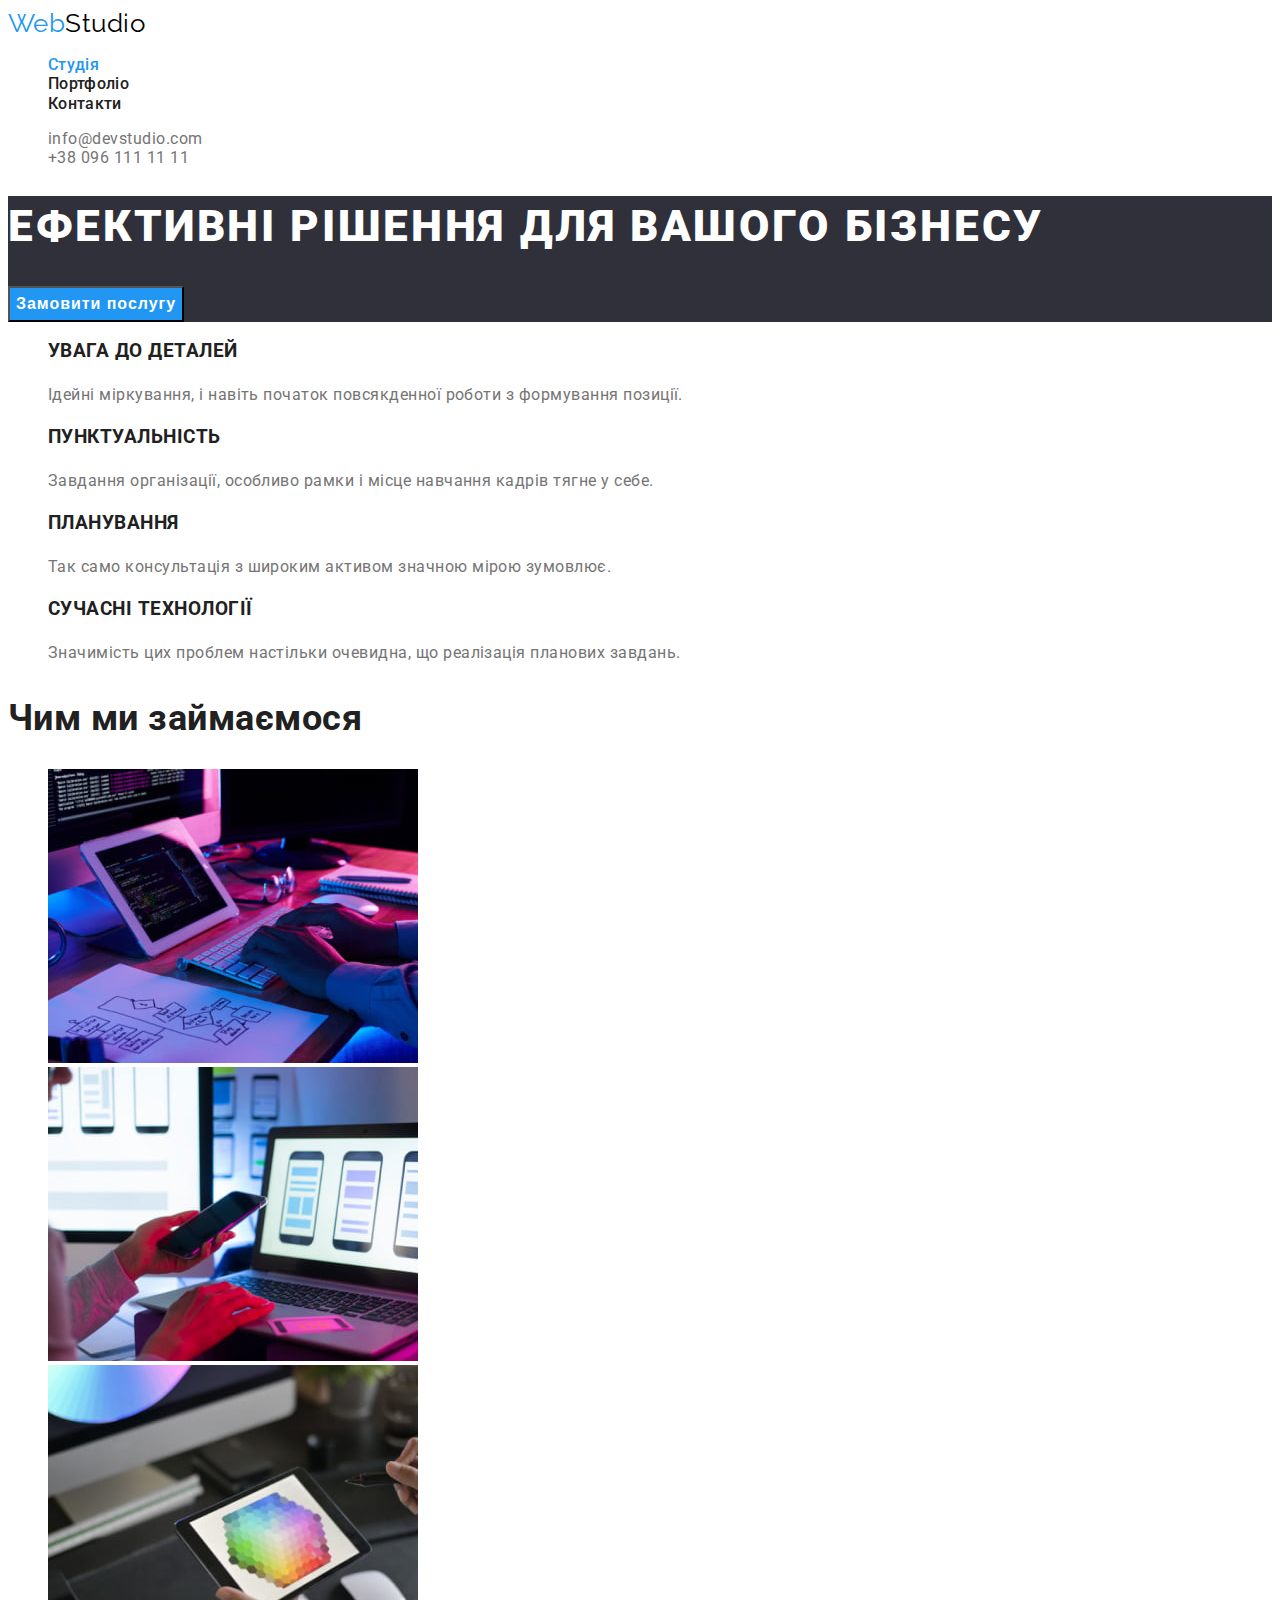
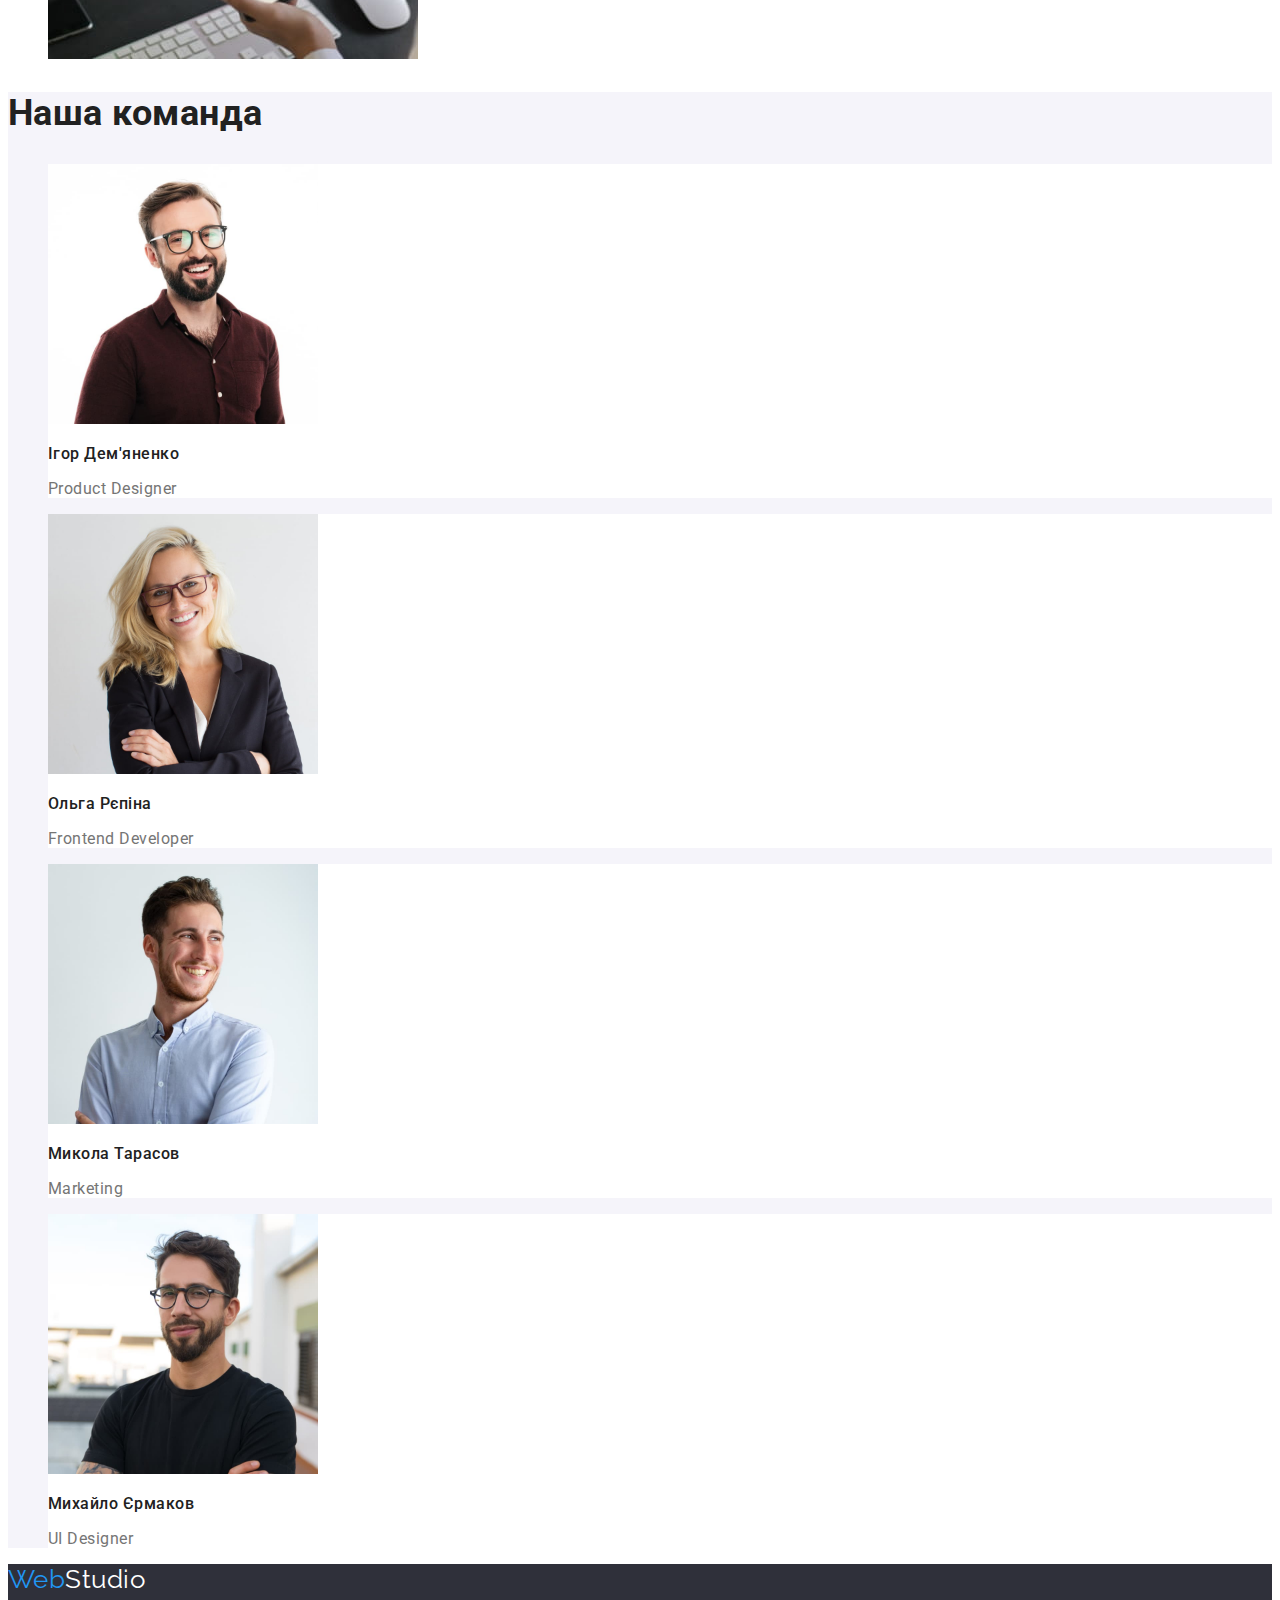
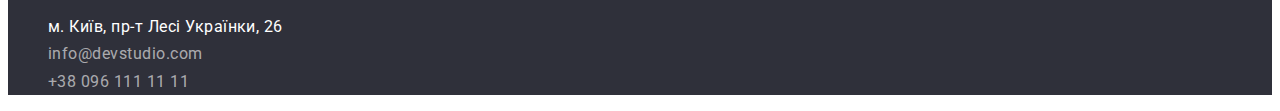
==== index.html @ fb10ce9d "add files" ====
<!DOCTYPE html>
<html lang="uk">
  <head>
    <meta charset="UTF-8" />
    <meta http-equiv="X-UA-Compatible" content="IE=edge" />
    <meta name="viewport" content="width=device-width, initial-scale=1.0" />
    <title lang="en">WebStudio Студія</title>
    <link rel="preconnect" href="https://fonts.googleapis.com" />
    <link rel="preconnect" href="https://fonts.gstatic.com" crossorigin />
    <link
      href="https://fonts.googleapis.com/css2?family=Raleway:wght@700&family=Roboto:wght@400;500;700;900&display=swap"
      rel="stylesheet"
    />
    <link rel="stylesheet" href="./style.css" />
  </head>
  <body>
    <!-- header -->
    <header>
      <nav>
        <a href="./index.html" lang="en" class="logo link">Web<span class="logo-header">Studio</span></a>
        <ul class="list">
          <li><a href="./index.html" class="nav-link link current" title="Студія">Студія</a></li>
          <li><a href="./portfolio.html" class="nav-link link" title="Портфоліо">Портфоліо</a></li>
          <li><a href="#" class="nav-link link">Контакти</a></li>
        </ul>
      </nav>
      <ul class="list">
        <li><a href="mailto:info@devstudio.com" class="contacts link">info@devstudio.com</a></li>
        <li><a href="tel:+38-0961111111" class="contacts link">+38 096 111 11 11</a></li>
      </ul>
    </header>
    <main>
      <!-- hero section -->
      <section class="hero-section">
        <h1 class="hero-title">Ефективні рішення для вашого бізнесу</h1>
        <button class="primary-btn" type="button">Замовити послугу</button>
      </section>
      <!-- benefit section -->
      <section>
        <h2 class="visually-hidden">Наші переваги</h2>
        <ul class="list">
          <li>
            <h3 class="benefit-title">Увага до деталей</h3>
            <p class="benefit-description">
              Ідейні міркування, і навіть початок повсякденної роботи з
              формування позиції.
            </p>
          </li>
          <li>
            <h3 class="benefit-title">Пунктуальність</h3>
            <p class="benefit-description">
              Завдання організації, особливо рамки і місце навчання кадрів тягне
              у себе.
            </p>
          </li>
          <li>
            <h3 class="benefit-title">Планування</h3>
            <p class="benefit-description">
              Так само консультація з широким активом значною мірою зумовлює.
            </p>
          </li>
          <li>
            <h3 class="benefit-title">Сучасні технології</h3>
            <p class="benefit-description">
              Значимість цих проблем настільки очевидна, що реалізація планових
              завдань.
            </p>
          </li>
        </ul>
      </section>
      <!-- about-section -->
      <section>
        <h2 class="about-title">Чим ми займаємося</h2>
        <ul class="list">
          <li>
            <img
              src="./images/coding.jpg"
              alt="Зображення процессу кодування"
              width="370"
            />
          </li>
          <li>
            <img
              src="./images/check_phone.jpg"
              alt="Зображення налаштування мобільної версії"
              width="370"
            />
          </li>
          <li>
            <img
              src="./images/check_color.jpg"
              alt="Зображення підбору колористичної схеми"
              width="370"
            />
          </li>
        </ul>
      </section>
      <!-- Teams section -->
      <section class="teams-section">
        <h2 class="about-title">Наша команда</h2>
        <ul class="list">
          <li class="teams-card">
            <img
              src="./images/product_designer.jpg"
              alt="Фото Ігора Дем'яненка"
              width="270"
            />
            <h3 class="teams-person">Ігор Дем'яненко</h3>
            <p class="teams-career" lang="en">Product Designer</p>
          </li>
          <li class="teams-card">
            <img
              src="./images/frontend_developer.jpg"
              alt="Фото Ольги Рєпіної"
              width="270"
            />
            <h3 class="teams-person">Ольга Рєпіна</h3>
            <p class="teams-career" lang="en">Frontend Developer</p>
          </li>
          <li class="teams-card">
            <img
              src="./images/marketing.jpg"
              alt="Фото Миколи Тарасова"
              width="270"
            />
            <h3 class="teams-person">Микола Тарасов</h3>
            <p class="teams-career" lang="en">Marketing</p>
          </li>
          <li class="teams-card">
            <img
              src="./images/ua_designer.jpg"
              alt="Фото Михайла Єрмакова"
              width="270"
            />
            <h3 class="teams-person">Михайло Єрмаков</h3>
            <p class="teams-career" lang="en">UI Designer</p>
          </li>
        </ul>
      </section>
    </main>
    <!-- Footer -->
    <footer>
      
      <a href="./index.html" lang="en" class="logo link">Web<span class="logo-footer">Studio</span></a>
      <address>
        <ul class="list">
          <li>
            <a
              href="https://www.google.com/maps/d/viewer?mid=10uSM3H-mIU3GznYo2szRIEphczw&hl=en_US&ll=50.426981454572825%2C30.538889775929036&z=18"
              class="contacts-office link"
              target="_blank"
              rel="noopener noreferrer nofollow"
              >м. Київ, пр-т Лесі Українки, 26</a
            >
          </li>
          <li><a href="mailto:info@devstudio.com" class="contacts-footer link">info@devstudio.com</a></li>
          <li><a href="tel:+380961111111" class="contacts-footer link">+38 096 111 11 11</a></li>
        </ul>
      </address>
    </footer>
  </body>
</html>
---- style.css ----
:root {
  --color-primary: #212121;
  --color-secondary: #fff;
  --color-main-text: #757575;
  --color-logo: #2196f3;
  --color-logo-header: #000;
  --color-background: #2f303a;
  --color-background-secondary: #f5f4fa;
  --prime-font-family: 'Roboto', sens-serif;
  --secondary-font-family: 'Raleway';
  --main-letter-spacing: 0.03em;
  --color-bg-project: #eee;
}

.link {
  text-decoration: none;
}
.list {
  list-style: none;
}
body {
  color: var(--color-primary);
  font-family: var(--prime-font-family);
  letter-spacing: var(--main-letter-spacing);
}
.logo {
  color: var(--color-logo);
  font-family: var(--secondary-font-family);
  font-size: 26px;
  line-height: calc(31 / 26);
}
.logo-header {
  color: var(--color-logo-header);
}
.nav-link {
  font-family: var(--prime-font-family);
  font-weight: 500;
  line-height: calc(16 / 14);
  letter-spacing: 0.02em;
  color: var(--color-primary);
}
.nav-link:hover,
.nav-link:focus {
  color: var(--color-logo);
}
.current {
  color: var(--color-logo);
}
.contacts {
  color: var(--color-main-text);
}
.contacts:hover,
.contacts:focus {
  color: var(--color-logo);
}
.hero-section {
  background-color: var(--color-background);
}
.hero-title {
  color: var(--color-secondary);
  font-weight: 900;
  font-size: 44px;
  line-height: calc(60 / 44);
  letter-spacing: 0.06em;
  text-transform: uppercase;
}
.primary-btn {
  font-weight: 700;
  font-size: 16px;
  line-height: calc(30 / 16);
  letter-spacing: 0.06em;
  color: var(--color-secondary);
  background-color: var(--color-logo);
  cursor: pointer;
}
.visually-hidden {
  position: absolute;
  white-space: nowrap;
  width: 1px;
  height: 1px;
  overflow: hidden;
  border: 0;
  padding: 0;
  clip: rect(0 0 0 0);
  clip-path: inset(50%);
  margin: -1px;
}
.benefit-title {
  line-height: calc(16 / 14);
  text-transform: uppercase;
}
.benefit-description {
  line-height: calc(24 / 14);
  color: var(--color-main-text);
}
.about-title {
  font-size: 36px;
  line-height: 42px;
  color: var(--color-primary);
}
.teams-section {
  background-color: var(--color-background-secondary);
}

.teams-card {
  background-color: var(--color-secondary);
}
.teams-person {
  font-weight: 500;
  font-size: 16px;
  line-height: calc(19 / 16);
  color: var(--color-primary);
}
.teams-career {
  font-size: 16px;
  line-height: calc(19 / 16);
  color: var(--color-main-text);
}
footer {
  background-color: var(--color-background);
  font-style: normal;
  line-height: calc(24 / 14);
  color: var(--color-secondary);
}
.logo-footer {
  color: var(--color-secondary);
}
.contacts-office {
  font-style: normal;
  line-height: calc(24 / 14);
  color: var(--color-secondary);
}
.contacts-footer {
  font-style: normal;
  line-height: calc(24 / 14);
  color: rgba(255, 255, 255, 0.6);
}
.sort-btn {
  color: inherit;
  background-color: var(--color-background-secondary);
  font-family: inherit;
  font-weight: 500;
  font-size: 16px;
  line-height: calc(26 / 16);
  letter-spacing: inherit;
  border: 1px;
  cursor: pointer;
}
.sort-btn:hover,
.sort-btn:focus {
  background-color: var(--color-logo);
  color: var(--color-secondary);
}
.project-cart {
  border: 1px solid var(--color-bg-project);
}
.project-name {
  color: var(--color-primary);
  font-size: 18px;
  line-height: calc(36 / 18);
  letter-spacing: 0, 06em;
}
.project-type {
  color: var(--color-main-text);
  font-size: 16px;
  line-height: calc(30 / 16);
}
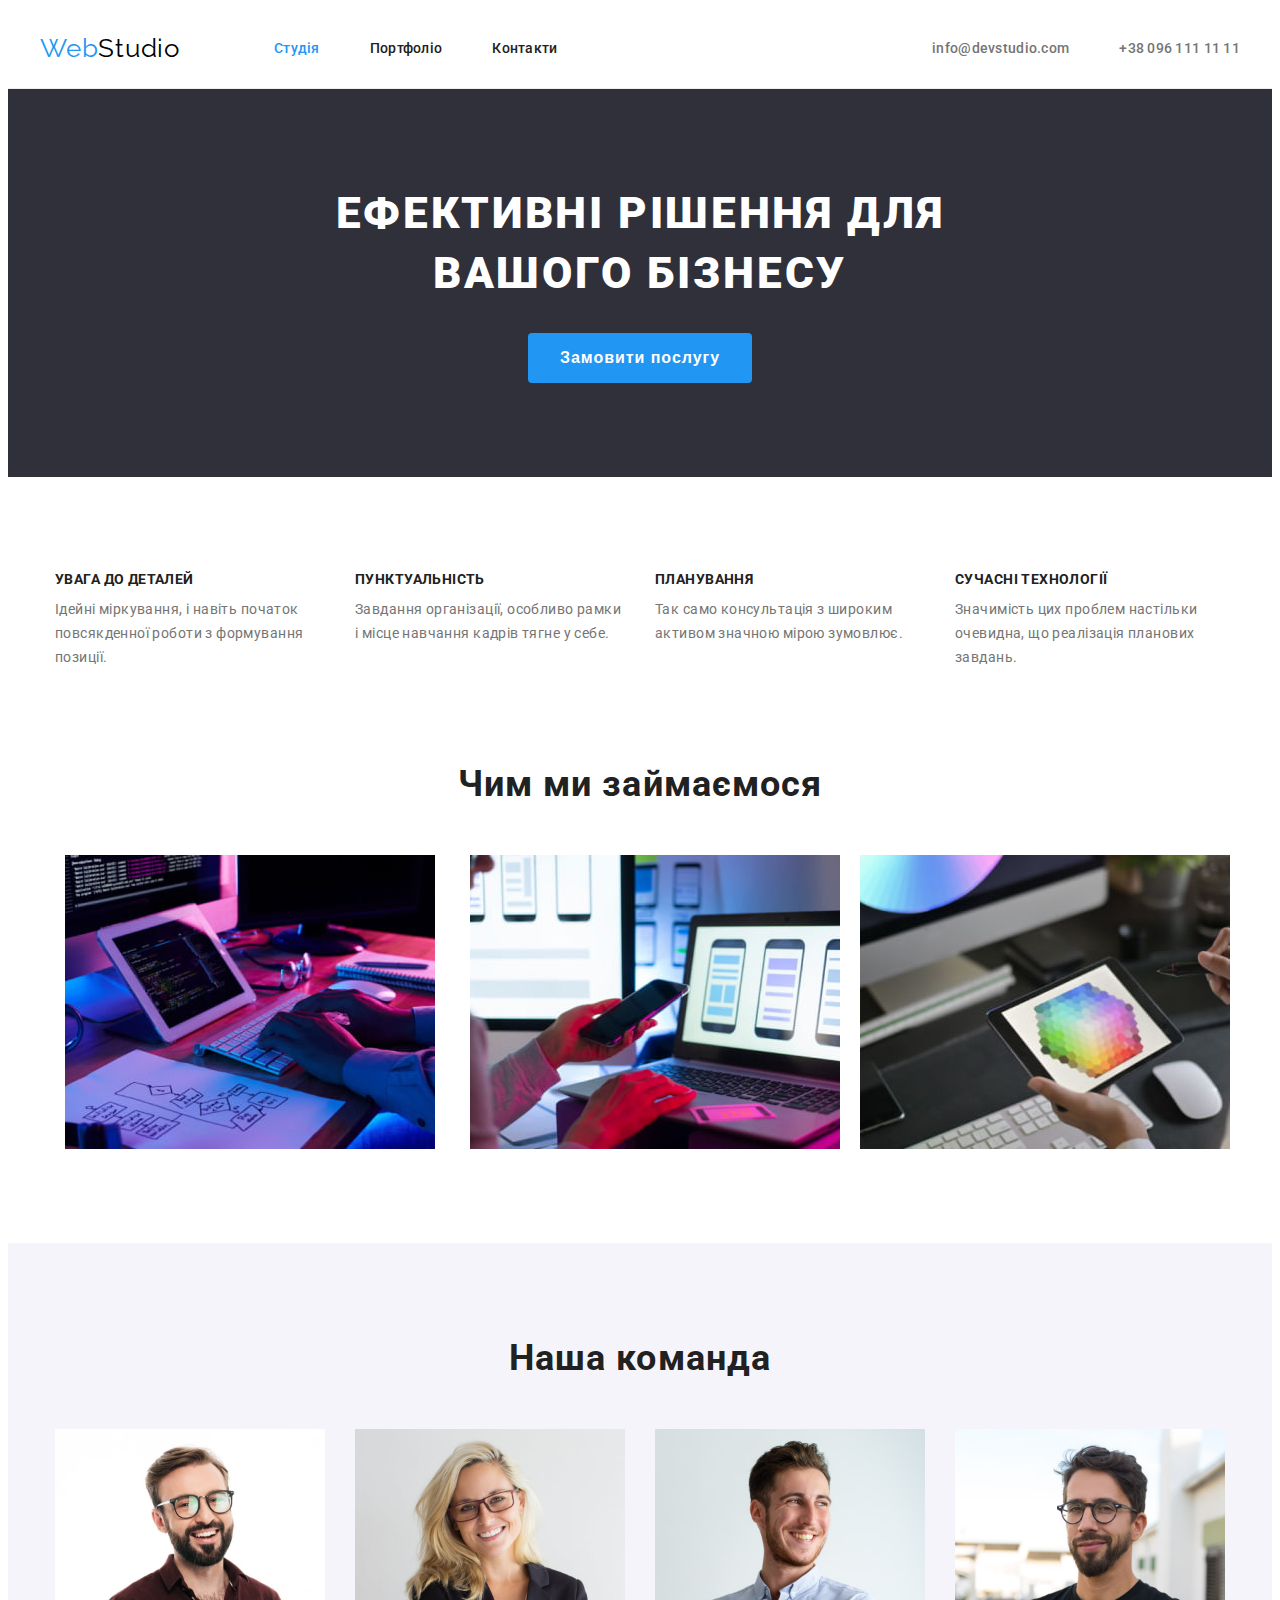
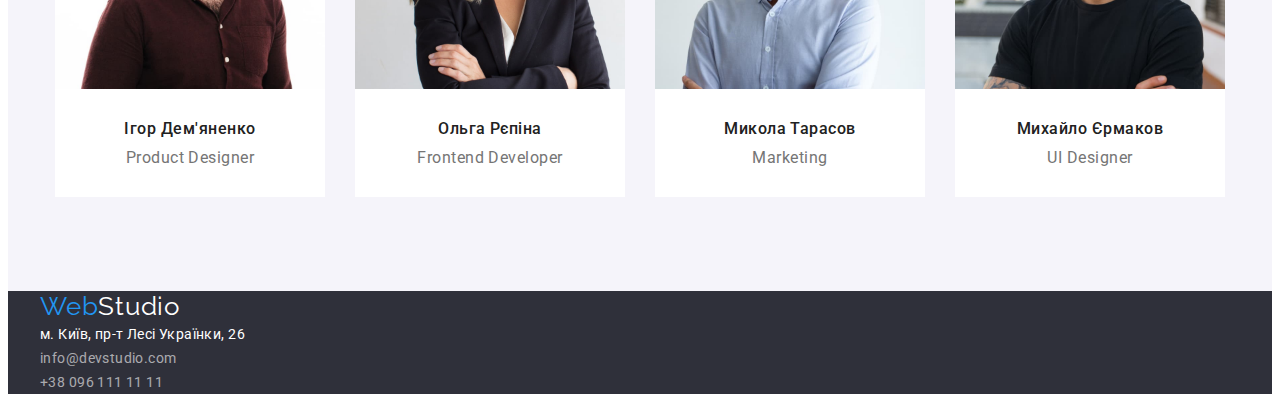
==== commit 1f641b98: "added css positioning" ====
--- a/index.html
+++ b/index.html
@@ -5,158 +5,209 @@
     <meta http-equiv="X-UA-Compatible" content="IE=edge" />
     <meta name="viewport" content="width=device-width, initial-scale=1.0" />
     <title lang="en">WebStudio Студія</title>
+
     <link rel="preconnect" href="https://fonts.googleapis.com" />
     <link rel="preconnect" href="https://fonts.gstatic.com" crossorigin />
     <link
       href="https://fonts.googleapis.com/css2?family=Raleway:wght@700&family=Roboto:wght@400;500;700;900&display=swap"
       rel="stylesheet"
     />
+    <link
+      rel="stylesheet"
+      href="https://cdnjs.cloudflare.com/ajax/libs/modern-normalize/1.1.0/modern-normalize.min.css"
+      integrity="sha512-wpPYUAdjBVSE4KJnH1VR1HeZfpl1ub8YT/NKx4PuQ5NmX2tKuGu6U/JRp5y+Y8XG2tV+wKQpNHVUX03MfMFn9Q=="
+      crossorigin="anonymous"
+      referrerpolicy="no-referrer"
+    />
     <link rel="stylesheet" href="./style.css" />
   </head>
   <body>
     <!-- header -->
-    <header>
-      <nav>
-        <a href="./index.html" lang="en" class="logo link">Web<span class="logo-header">Studio</span></a>
-        <ul class="list">
-          <li><a href="./index.html" class="nav-link link current" title="Студія">Студія</a></li>
-          <li><a href="./portfolio.html" class="nav-link link" title="Портфоліо">Портфоліо</a></li>
-          <li><a href="#" class="nav-link link">Контакти</a></li>
+    <header class="page-header">
+      <div class="nav-page container">
+        <nav class="nav-page">
+          <a href="./index.html" lang="en" class="logo link"
+            >Web<span class="logo-header">Studio</span></a
+          >
+          <ul class="site-nav list">
+            <li class="item">
+              <a
+                href="./index.html"
+                class="nav-link link current"
+                title="Студія"
+                >Студія</a
+              >
+            </li>
+            <li class="item">
+              <a href="./portfolio.html" class="nav-link link" title="Портфоліо"
+                >Портфоліо</a
+              >
+            </li>
+            <li class="item"><a href="#" class="nav-link link">Контакти</a></li>
+          </ul>
+        </nav>
+        <ul class="contact-nav list">
+          <li class="item">
+            <a href="mailto:info@devstudio.com" class="contacts link"
+              >info@devstudio.com</a
+            >
+          </li>
+          <li class="item">
+            <a href="tel:+38-0961111111" class="contacts link"
+              >+38 096 111 11 11</a
+            >
+          </li>
         </ul>
-      </nav>
-      <ul class="list">
-        <li><a href="mailto:info@devstudio.com" class="contacts link">info@devstudio.com</a></li>
-        <li><a href="tel:+38-0961111111" class="contacts link">+38 096 111 11 11</a></li>
-      </ul>
+      </div>
     </header>
     <main>
       <!-- hero section -->
-      <section class="hero-section">
-        <h1 class="hero-title">Ефективні рішення для вашого бізнесу</h1>
+      <section class="hero-section section">
+        <h1 class="hero-title">
+          Ефективні рішення для <br />
+          вашого бізнесу
+        </h1>
         <button class="primary-btn" type="button">Замовити послугу</button>
       </section>
       <!-- benefit section -->
-      <section>
-        <h2 class="visually-hidden">Наші переваги</h2>
-        <ul class="list">
-          <li>
-            <h3 class="benefit-title">Увага до деталей</h3>
-            <p class="benefit-description">
-              Ідейні міркування, і навіть початок повсякденної роботи з
-              формування позиції.
-            </p>
-          </li>
-          <li>
-            <h3 class="benefit-title">Пунктуальність</h3>
-            <p class="benefit-description">
-              Завдання організації, особливо рамки і місце навчання кадрів тягне
-              у себе.
-            </p>
-          </li>
-          <li>
-            <h3 class="benefit-title">Планування</h3>
-            <p class="benefit-description">
-              Так само консультація з широким активом значною мірою зумовлює.
-            </p>
-          </li>
-          <li>
-            <h3 class="benefit-title">Сучасні технології</h3>
-            <p class="benefit-description">
-              Значимість цих проблем настільки очевидна, що реалізація планових
-              завдань.
-            </p>
-          </li>
-        </ul>
+      <section class="benefit-section section">
+        <div class="container">
+          <h2 class="visually-hidden">Наші переваги</h2>
+          <ul class="benefit list">
+            <li class="item">
+              <h3 class="benefit-title">Увага до деталей</h3>
+              <p class="benefit-description">
+                Ідейні міркування, і навіть початок повсякденної роботи з
+                формування позиції.
+              </p>
+            </li>
+            <li class="item">
+              <h3 class="benefit-title">Пунктуальність</h3>
+              <p class="benefit-description">
+                Завдання організації, особливо рамки і місце навчання кадрів
+                тягне у себе.
+              </p>
+            </li>
+            <li class="item">
+              <h3 class="benefit-title">Планування</h3>
+              <p class="benefit-description">
+                Так само консультація з широким активом значною мірою зумовлює.
+              </p>
+            </li>
+            <li class="item">
+              <h3 class="benefit-title">Сучасні технології</h3>
+              <p class="benefit-description">
+                Значимість цих проблем настільки очевидна, що реалізація
+                планових завдань.
+              </p>
+            </li>
+          </ul>
+        </div>
       </section>
       <!-- about-section -->
-      <section>
-        <h2 class="about-title">Чим ми займаємося</h2>
-        <ul class="list">
-          <li>
-            <img
-              src="./images/coding.jpg"
-              alt="Зображення процессу кодування"
-              width="370"
-            />
-          </li>
-          <li>
-            <img
-              src="./images/check_phone.jpg"
-              alt="Зображення налаштування мобільної версії"
-              width="370"
-            />
-          </li>
-          <li>
-            <img
-              src="./images/check_color.jpg"
-              alt="Зображення підбору колористичної схеми"
-              width="370"
-            />
-          </li>
-        </ul>
+      <section class="section">
+        <div class="container">
+          <h2 class="about-title">Чим ми займаємося</h2>
+          <ul class="about-item list">
+            <li class="item">
+              <img
+                src="./images/coding.jpg"
+                alt="Зображення процессу кодування"
+                width="370"
+              />
+            </li>
+            <li>
+              <img
+                src="./images/check_phone.jpg"
+                alt="Зображення налаштування мобільної версії"
+                width="370"
+              />
+            </li>
+            <li>
+              <img
+                src="./images/check_color.jpg"
+                alt="Зображення підбору колористичної схеми"
+                width="370"
+              />
+            </li>
+          </ul>
+        </div>
       </section>
       <!-- Teams section -->
-      <section class="teams-section">
-        <h2 class="about-title">Наша команда</h2>
-        <ul class="list">
-          <li class="teams-card">
-            <img
-              src="./images/product_designer.jpg"
-              alt="Фото Ігора Дем'яненка"
-              width="270"
-            />
-            <h3 class="teams-person">Ігор Дем'яненко</h3>
-            <p class="teams-career" lang="en">Product Designer</p>
-          </li>
-          <li class="teams-card">
-            <img
-              src="./images/frontend_developer.jpg"
-              alt="Фото Ольги Рєпіної"
-              width="270"
-            />
-            <h3 class="teams-person">Ольга Рєпіна</h3>
-            <p class="teams-career" lang="en">Frontend Developer</p>
-          </li>
-          <li class="teams-card">
-            <img
-              src="./images/marketing.jpg"
-              alt="Фото Миколи Тарасова"
-              width="270"
-            />
-            <h3 class="teams-person">Микола Тарасов</h3>
-            <p class="teams-career" lang="en">Marketing</p>
-          </li>
-          <li class="teams-card">
-            <img
-              src="./images/ua_designer.jpg"
-              alt="Фото Михайла Єрмакова"
-              width="270"
-            />
-            <h3 class="teams-person">Михайло Єрмаков</h3>
-            <p class="teams-career" lang="en">UI Designer</p>
-          </li>
-        </ul>
+      <section class="teams-section section">
+        <div class="container">
+          <h2 class="about-title">Наша команда</h2>
+          <ul class="teams list">
+            <li class="teams-card">
+              <img
+                src="./images/product_designer.jpg"
+                alt="Фото Ігора Дем'яненка"
+                width="270"
+              />
+              <h3 class="teams-person">Ігор Дем'яненко</h3>
+              <p class="teams-career" lang="en">Product Designer</p>
+            </li>
+            <li class="teams-card">
+              <img
+                src="./images/frontend_developer.jpg"
+                alt="Фото Ольги Рєпіної"
+                width="270"
+              />
+              <h3 class="teams-person">Ольга Рєпіна</h3>
+              <p class="teams-career" lang="en">Frontend Developer</p>
+            </li>
+            <li class="teams-card">
+              <img
+                src="./images/marketing.jpg"
+                alt="Фото Миколи Тарасова"
+                width="270"
+              />
+              <h3 class="teams-person">Микола Тарасов</h3>
+              <p class="teams-career" lang="en">Marketing</p>
+            </li>
+            <li class="teams-card">
+              <img
+                src="./images/ua_designer.jpg"
+                alt="Фото Михайла Єрмакова"
+                width="270"
+              />
+              <h3 class="teams-person">Михайло Єрмаков</h3>
+              <p class="teams-career" lang="en">UI Designer</p>
+            </li>
+          </ul>
+        </div>
       </section>
     </main>
     <!-- Footer -->
     <footer>
-      
-      <a href="./index.html" lang="en" class="logo link">Web<span class="logo-footer">Studio</span></a>
-      <address>
-        <ul class="list">
-          <li>
-            <a
-              href="https://www.google.com/maps/d/viewer?mid=10uSM3H-mIU3GznYo2szRIEphczw&hl=en_US&ll=50.426981454572825%2C30.538889775929036&z=18"
-              class="contacts-office link"
-              target="_blank"
-              rel="noopener noreferrer nofollow"
-              >м. Київ, пр-т Лесі Українки, 26</a
-            >
-          </li>
-          <li><a href="mailto:info@devstudio.com" class="contacts-footer link">info@devstudio.com</a></li>
-          <li><a href="tel:+380961111111" class="contacts-footer link">+38 096 111 11 11</a></li>
-        </ul>
-      </address>
+      <div class="container">
+        <a href="./index.html" lang="en" class="logo link"
+          >Web<span class="logo-footer">Studio</span></a
+        >
+        <address>
+          <ul class="list">
+            <li>
+              <a
+                href="https://www.google.com/maps/d/viewer?mid=10uSM3H-mIU3GznYo2szRIEphczw&hl=en_US&ll=50.426981454572825%2C30.538889775929036&z=18"
+                class="contacts-office link"
+                target="_blank"
+                rel="noopener noreferrer nofollow"
+                >м. Київ, пр-т Лесі Українки, 26</a
+              >
+            </li>
+            <li>
+              <a href="mailto:info@devstudio.com" class="contacts-footer link"
+                >info@devstudio.com</a
+              >
+            </li>
+            <li>
+              <a href="tel:+380961111111" class="contacts-footer link"
+                >+38 096 111 11 11</a
+              >
+            </li>
+          </ul>
+        </address>
+      </div>
     </footer>
   </body>
 </html>
--- a/style.css
+++ b/style.css
@@ -8,32 +8,81 @@
   --color-background-secondary: #f5f4fa;
   --prime-font-family: 'Roboto', sens-serif;
   --secondary-font-family: 'Raleway';
-  --main-letter-spacing: 0.03em;
+
   --color-bg-project: #eee;
-}
-
+  --main-font-size: 14px;
+
+  --project-cart-gap: 30px;
+}
+/* global */
 .link {
   text-decoration: none;
 }
 .list {
   list-style: none;
 }
+h1,
+h2,
+h3,
+h4,
+h5,
+h6,
+p,
+ul {
+  margin: 0;
+  padding: 0;
+}
+img {
+  display: block;
+}
 body {
   color: var(--color-primary);
   font-family: var(--prime-font-family);
-  letter-spacing: var(--main-letter-spacing);
+  font-size: var(--main-font-size);
+}
+.container {
+  width: 1200px;
+  margin-left: auto;
+  margin-right: auto;
+  padding-left: 15px;
+  padding-right: 15px;
+}
+
+/* Header */
+.page-header {
+  border-bottom: 1px solid #ececec;
+}
+.nav-page {
+  display: flex;
+  align-items: center;
 }
 .logo {
+  margin-right: 94px;
   color: var(--color-logo);
   font-family: var(--secondary-font-family);
   font-size: 26px;
   line-height: calc(31 / 26);
+  letter-spacing: 0.03em;
 }
 .logo-header {
   color: var(--color-logo-header);
 }
+.site-nav,
+.contact-nav {
+  display: flex;
+  padding: 0;
+}
+.contact-nav {
+  margin-left: auto;
+}
+.site-nav .item:not(:last-child),
+.contact-nav .item:not(:last-child) {
+  margin-right: 50px;
+}
 .nav-link {
-  font-family: var(--prime-font-family);
+  display: block;
+  padding-top: 32px;
+  padding-bottom: 32px;
   font-weight: 500;
   line-height: calc(16 / 14);
   letter-spacing: 0.02em;
@@ -47,16 +96,30 @@
   color: var(--color-logo);
 }
 .contacts {
+  display: block;
+  padding-top: 32px;
+  padding-bottom: 32px;
   color: var(--color-main-text);
+  font-weight: 500;
+  font-size: var(--main-font-size);
+  line-height: calc(16 / 14);
+  letter-spacing: 0.02em;
 }
 .contacts:hover,
 .contacts:focus {
   color: var(--color-logo);
 }
+
+.section {
+  padding: 94px 0;
+}
+/* Hero */
 .hero-section {
   background-color: var(--color-background);
+  text-align: center;
 }
 .hero-title {
+  margin-bottom: 30px;
   color: var(--color-secondary);
   font-weight: 900;
   font-size: 44px;
@@ -65,6 +128,9 @@
   text-transform: uppercase;
 }
 .primary-btn {
+  padding: 10px 32px;
+  border: 0;
+  border-radius: 4px;
   font-weight: 700;
   font-size: 16px;
   line-height: calc(30 / 16);
@@ -73,6 +139,7 @@
   background-color: var(--color-logo);
   cursor: pointer;
 }
+/* benefit */
 .visually-hidden {
   position: absolute;
   white-space: nowrap;
@@ -85,37 +152,78 @@
   clip-path: inset(50%);
   margin: -1px;
 }
+.benefit-section {
+  padding-bottom: 0;
+}
+.benefit {
+  display: flex;
+}
+.benefit .item {
+  width: 270px;
+  margin-left: 15px;
+  margin-right: 15px;
+}
+
 .benefit-title {
+  margin-bottom: 10px;
+  font-size: var(--main-font-size);
   line-height: calc(16 / 14);
   text-transform: uppercase;
+  letter-spacing: 0.03em;
 }
 .benefit-description {
+  letter-spacing: 0.03em;
   line-height: calc(24 / 14);
   color: var(--color-main-text);
 }
+/* about */
+
 .about-title {
+  margin-bottom: 50px;
   font-size: 36px;
-  line-height: 42px;
-  color: var(--color-primary);
-}
+  line-height: calc(42 / 36);
+  color: var(--color-primary);
+  letter-spacing: 0.03em;
+  text-align: center;
+}
+.about-item {
+  display: flex;
+  justify-content: space-around;
+}
+.about-item .item {
+  margin-left: 15px;
+  margin-right: 15px;
+}
+/* teams */
 .teams-section {
   background-color: var(--color-background-secondary);
 }
-
+.teams {
+  display: flex;
+}
 .teams-card {
   background-color: var(--color-secondary);
+  margin-left: 15px;
+  margin-right: 15px;
+  text-align: center;
 }
 .teams-person {
+  margin-top: 30px;
+  margin-bottom: 10px;
   font-weight: 500;
   font-size: 16px;
   line-height: calc(19 / 16);
   color: var(--color-primary);
+  letter-spacing: 0.03em;
 }
 .teams-career {
+  margin-bottom: 30px;
   font-size: 16px;
   line-height: calc(19 / 16);
   color: var(--color-main-text);
-}
+  letter-spacing: 0.03em;
+}
+/* footer */
 footer {
   background-color: var(--color-background);
   font-style: normal;
@@ -129,39 +237,71 @@
   font-style: normal;
   line-height: calc(24 / 14);
   color: var(--color-secondary);
+  letter-spacing: 0.03em;
 }
 .contacts-footer {
   font-style: normal;
   line-height: calc(24 / 14);
   color: rgba(255, 255, 255, 0.6);
+  letter-spacing: 0.03em;
+}
+/* portfolio main */
+.menu-btn {
+  display: flex;
+  justify-content: center;
+  margin-bottom: 50px;
+}
+.menu-btn .item {
+  margin-left: 8px;
+}
+.menu-btn .item:first-child {
+  margin-left: 0;
 }
 .sort-btn {
+  padding: 6px 22px;
   color: inherit;
   background-color: var(--color-background-secondary);
   font-family: inherit;
   font-weight: 500;
   font-size: 16px;
   line-height: calc(26 / 16);
-  letter-spacing: inherit;
+  letter-spacing: 0.03em;
   border: 1px;
   cursor: pointer;
+  border-radius: 4px;
+}
+.first-sort-btn {
+  padding-left: 25px;
+  padding-right: 25px;
 }
 .sort-btn:hover,
 .sort-btn:focus {
   background-color: var(--color-logo);
   color: var(--color-secondary);
 }
+.project {
+  display: flex;
+  flex-wrap: wrap;
+  margin-left: calc(-1 * var(--project-cart-gap));
+  margin-top: calc(-1 * var(--project-cart-gap));
+}
 .project-cart {
-  border: 1px solid var(--color-bg-project);
+  margin-left: var(--project-cart-gap);
+  margin-top: var(--project-cart-gap);
 }
 .project-name {
   color: var(--color-primary);
   font-size: 18px;
   line-height: calc(36 / 18);
-  letter-spacing: 0, 06em;
+  letter-spacing: 0.06em;
+  margin-bottom: 4px;
 }
 .project-type {
   color: var(--color-main-text);
   font-size: 16px;
   line-height: calc(30 / 16);
-}
+  letter-spacing: 0.03em;
+}
+.project-description{
+  margin: 20px 24px;
+}
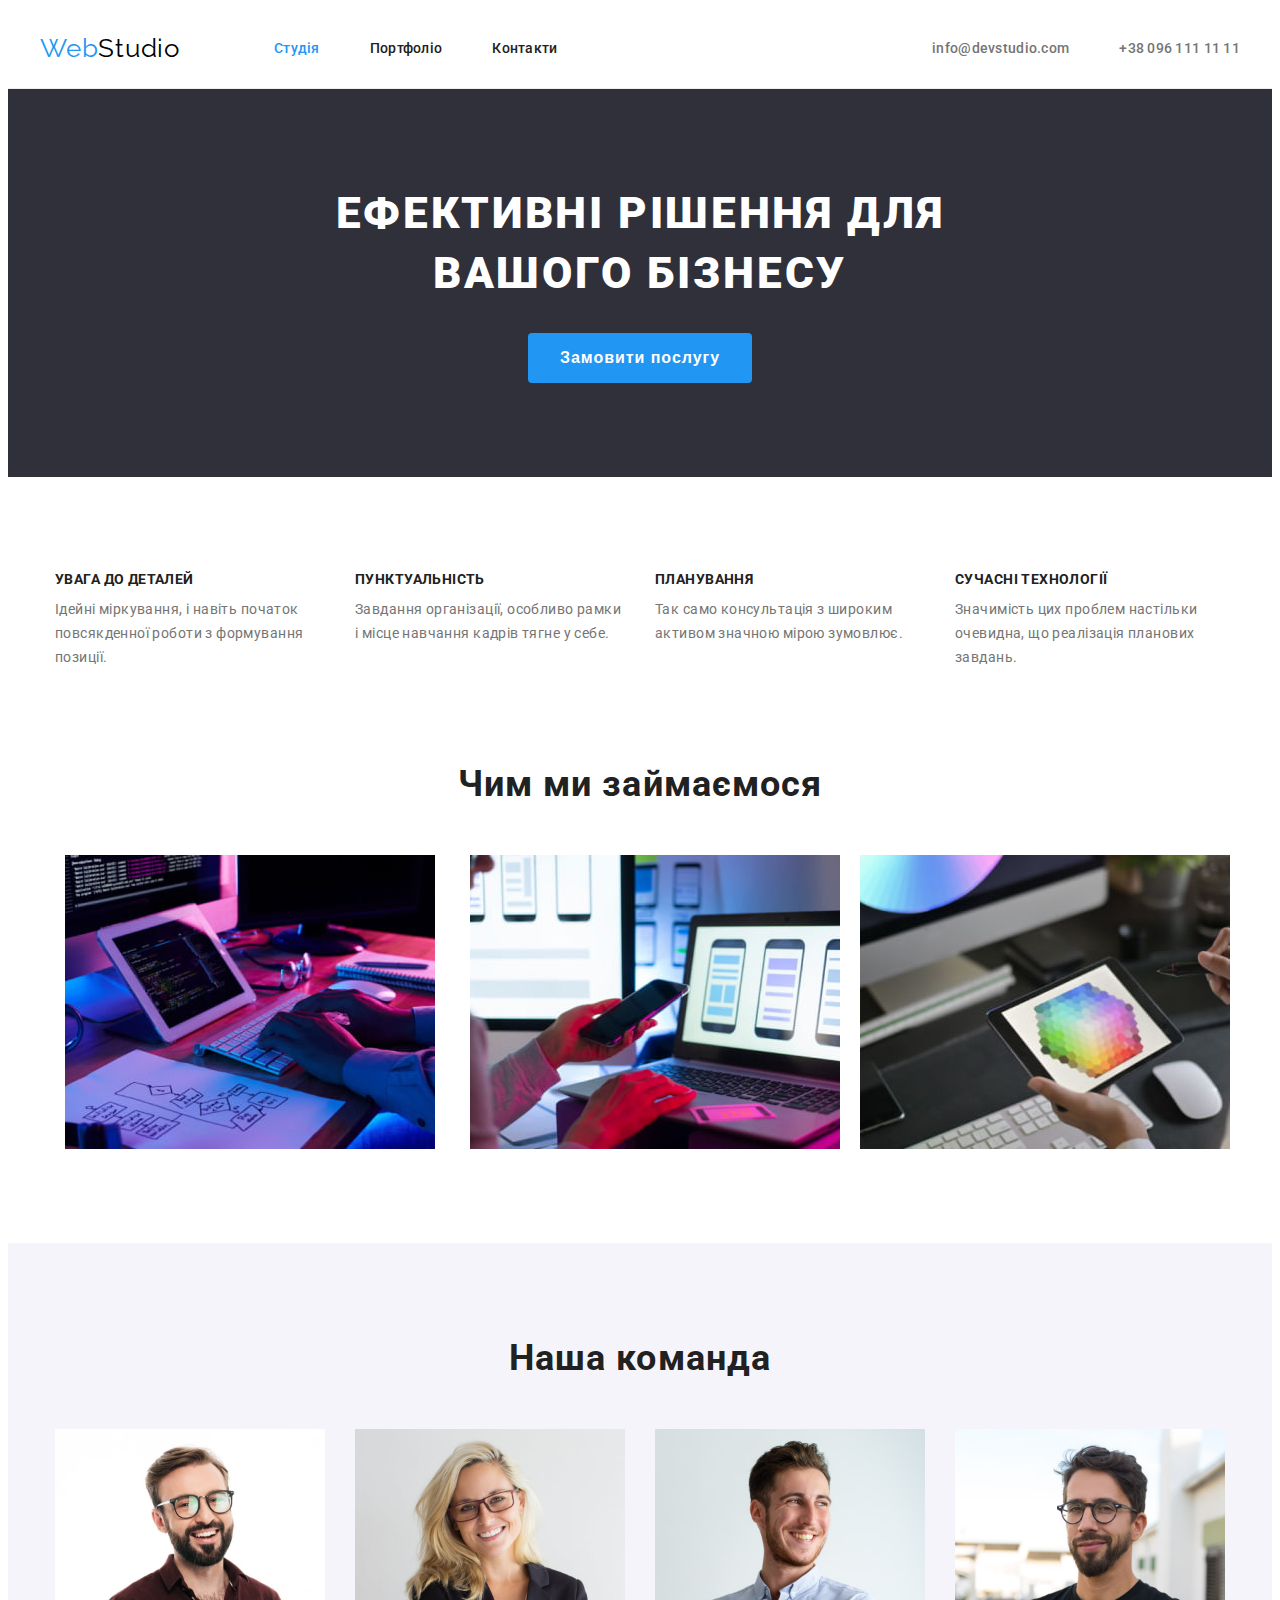
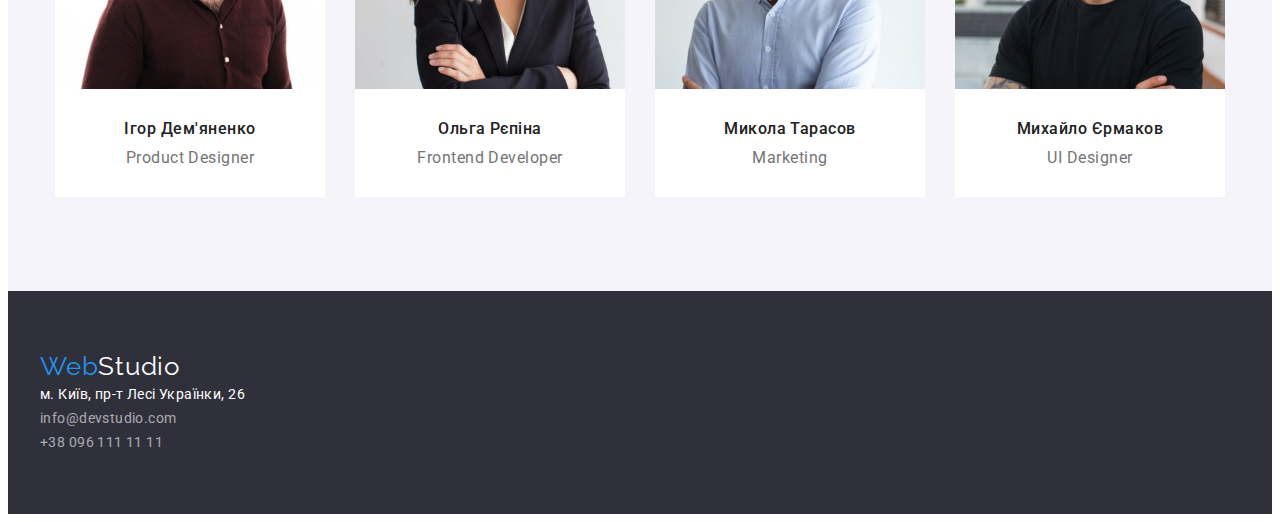
==== commit 1a1139b7: "changed  style.css" ====
--- a/index.html
+++ b/index.html
@@ -179,7 +179,7 @@
       </section>
     </main>
     <!-- Footer -->
-    <footer>
+    <footer class="page-footer">
       <div class="container">
         <a href="./index.html" lang="en" class="logo link"
           >Web<span class="logo-footer">Studio</span></a
--- a/style.css
+++ b/style.css
@@ -224,11 +224,13 @@
   letter-spacing: 0.03em;
 }
 /* footer */
-footer {
+.page-footer {
   background-color: var(--color-background);
   font-style: normal;
   line-height: calc(24 / 14);
   color: var(--color-secondary);
+  padding-top: 60px;
+  padding-bottom: 60px;
 }
 .logo-footer {
   color: var(--color-secondary);
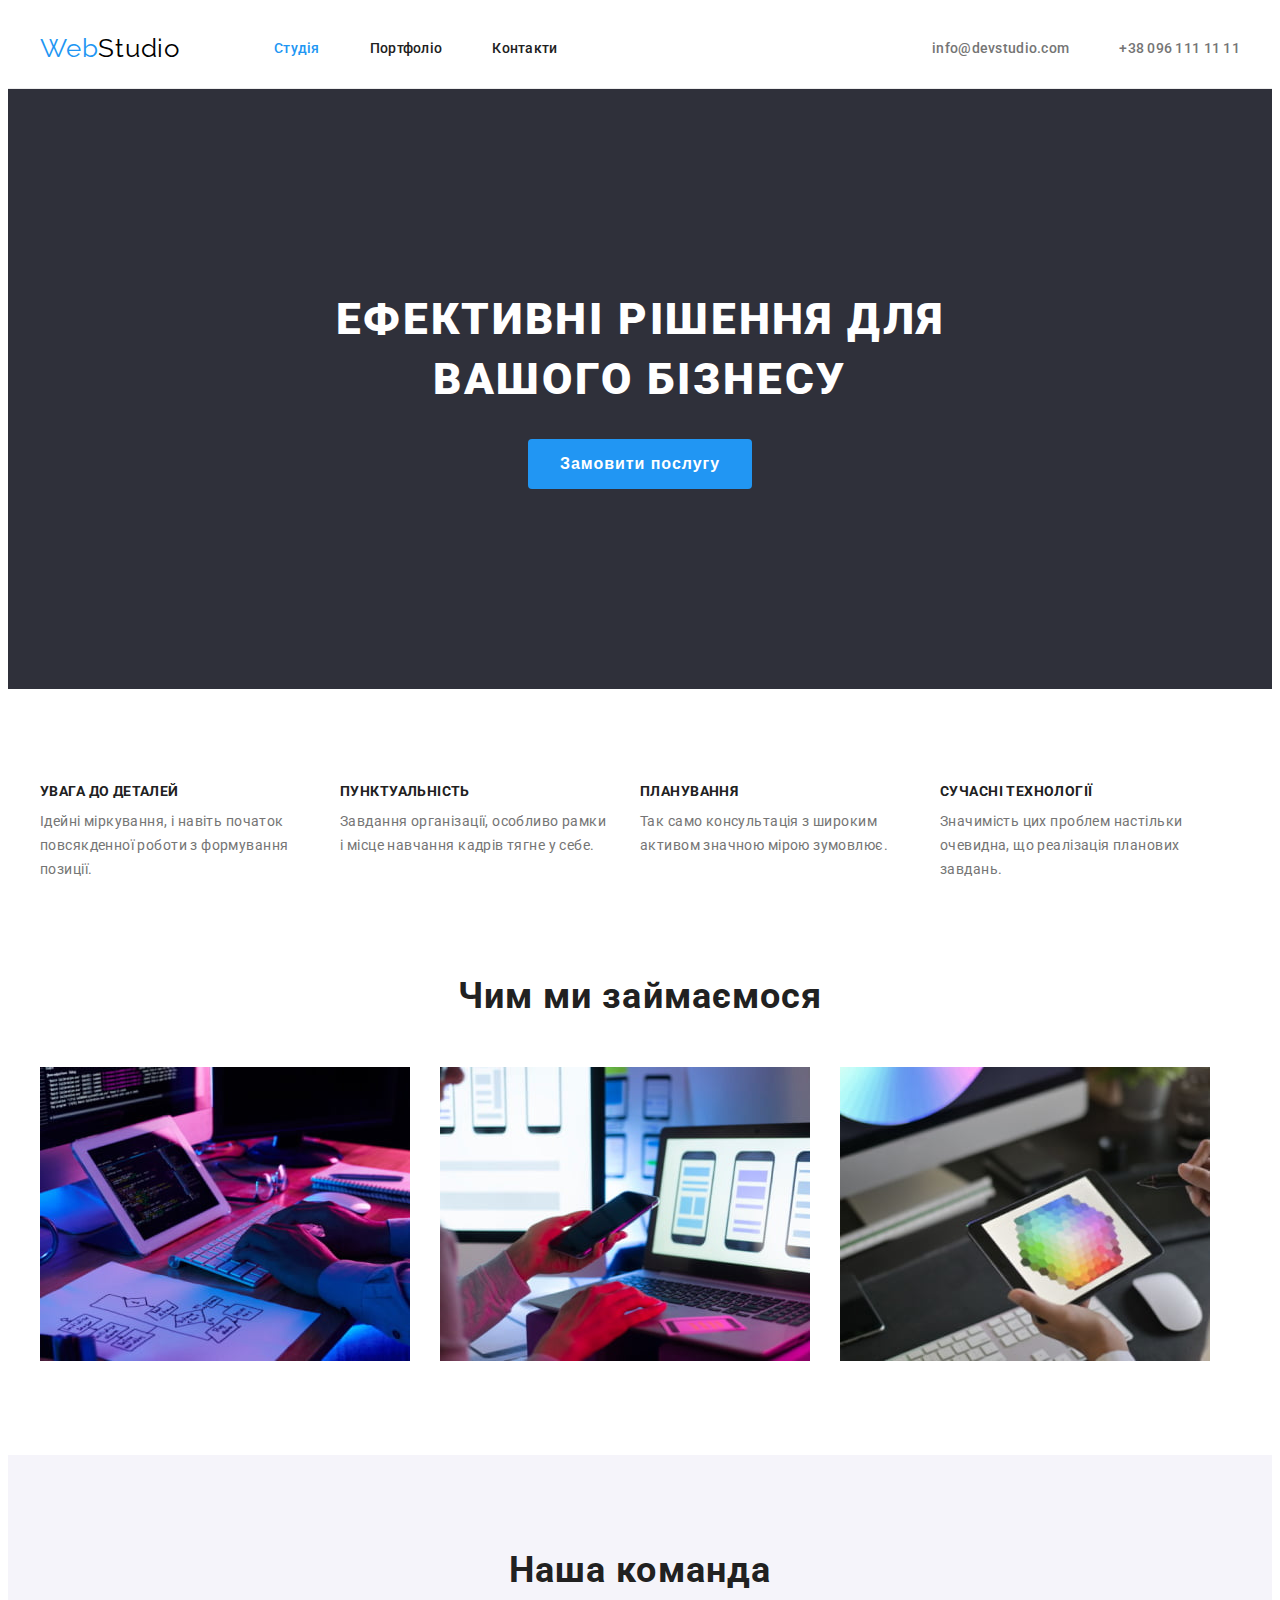
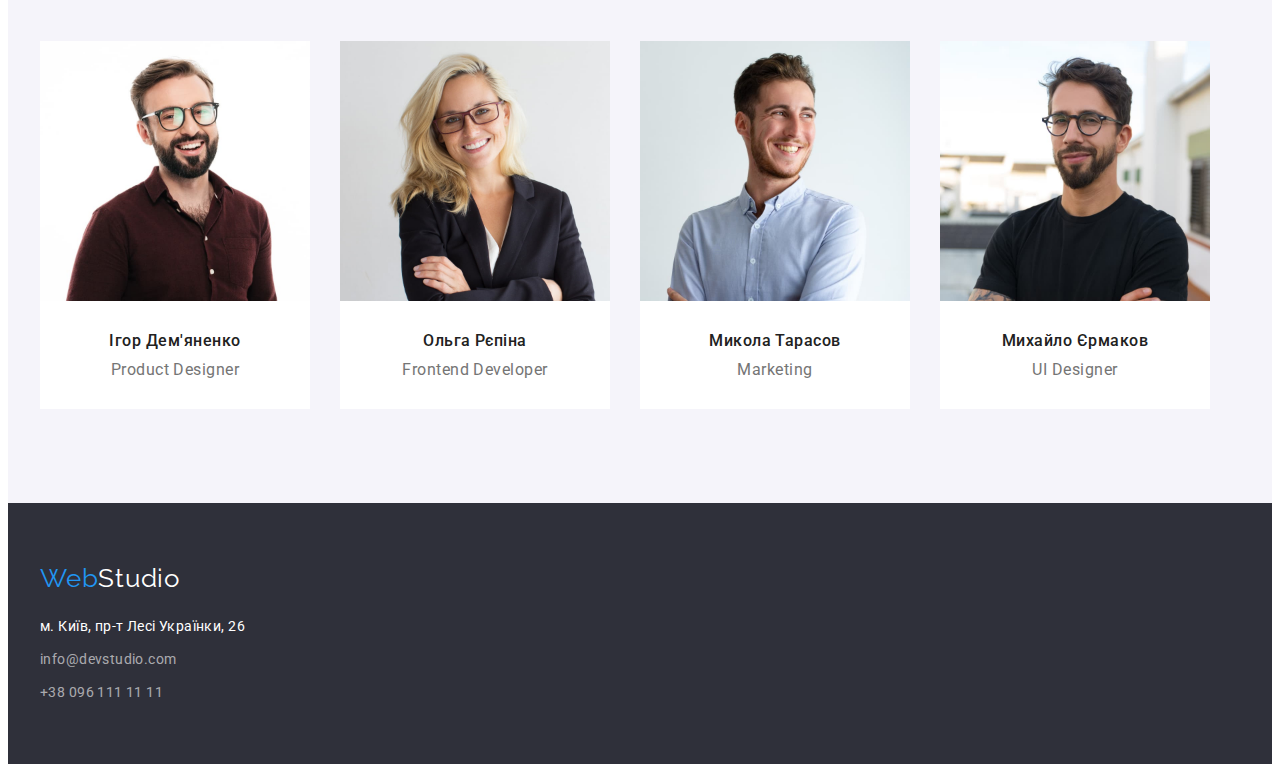
==== commit fc5e8e2d: "correction" ====
--- a/index.html
+++ b/index.html
@@ -63,11 +63,10 @@
     <main>
       <!-- hero section -->
       <section class="hero-section section">
-        <h1 class="hero-title">
-          Ефективні рішення для <br />
-          вашого бізнесу
-        </h1>
-        <button class="primary-btn" type="button">Замовити послугу</button>
+        <div class="container">
+          <h1 class="hero-title">Ефективні рішення для вашого бізнесу</h1>
+          <button class="primary-btn" type="button">Замовити послугу</button>
+        </div>
       </section>
       <!-- benefit section -->
       <section class="benefit-section section">
@@ -116,14 +115,14 @@
                 width="370"
               />
             </li>
-            <li>
+            <li class="item">
               <img
                 src="./images/check_phone.jpg"
                 alt="Зображення налаштування мобільної версії"
                 width="370"
               />
             </li>
-            <li>
+            <li class="item">
               <img
                 src="./images/check_color.jpg"
                 alt="Зображення підбору колористичної схеми"
@@ -144,8 +143,10 @@
                 alt="Фото Ігора Дем'яненка"
                 width="270"
               />
-              <h3 class="teams-person">Ігор Дем'яненко</h3>
-              <p class="teams-career" lang="en">Product Designer</p>
+              <div class="teams-description">
+                <h3 class="teams-person">Ігор Дем'яненко</h3>
+                <p class="teams-career" lang="en">Product Designer</p>
+              </div>
             </li>
             <li class="teams-card">
               <img
@@ -153,8 +154,10 @@
                 alt="Фото Ольги Рєпіної"
                 width="270"
               />
-              <h3 class="teams-person">Ольга Рєпіна</h3>
-              <p class="teams-career" lang="en">Frontend Developer</p>
+              <div class="teams-description">
+                <h3 class="teams-person">Ольга Рєпіна</h3>
+                <p class="teams-career" lang="en">Frontend Developer</p>
+              </div>
             </li>
             <li class="teams-card">
               <img
@@ -162,8 +165,10 @@
                 alt="Фото Миколи Тарасова"
                 width="270"
               />
-              <h3 class="teams-person">Микола Тарасов</h3>
-              <p class="teams-career" lang="en">Marketing</p>
+              <div class="teams-description">
+                <h3 class="teams-person">Микола Тарасов</h3>
+                <p class="teams-career" lang="en">Marketing</p>
+              </div>
             </li>
             <li class="teams-card">
               <img
@@ -171,8 +176,10 @@
                 alt="Фото Михайла Єрмакова"
                 width="270"
               />
-              <h3 class="teams-person">Михайло Єрмаков</h3>
-              <p class="teams-career" lang="en">UI Designer</p>
+              <div class="teams-description">
+                <h3 class="teams-person">Михайло Єрмаков</h3>
+                <p class="teams-career" lang="en">UI Designer</p>
+              </div>
             </li>
           </ul>
         </div>
@@ -186,7 +193,7 @@
         >
         <address>
           <ul class="list">
-            <li>
+            <li class="address-item" >
               <a
                 href="https://www.google.com/maps/d/viewer?mid=10uSM3H-mIU3GznYo2szRIEphczw&hl=en_US&ll=50.426981454572825%2C30.538889775929036&z=18"
                 class="contacts-office link"
@@ -195,12 +202,12 @@
                 >м. Київ, пр-т Лесі Українки, 26</a
               >
             </li>
-            <li>
+            <li class="address-item" >
               <a href="mailto:info@devstudio.com" class="contacts-footer link"
                 >info@devstudio.com</a
               >
             </li>
-            <li>
+            <li class="address-item" >
               <a href="tel:+380961111111" class="contacts-footer link"
                 >+38 096 111 11 11</a
               >
--- a/style.css
+++ b/style.css
@@ -34,6 +34,8 @@
 }
 img {
   display: block;
+  max-width: 100%;
+  height: auto;
 }
 body {
   color: var(--color-primary);
@@ -117,9 +119,13 @@
 .hero-section {
   background-color: var(--color-background);
   text-align: center;
+  padding: 200px 0;
 }
 .hero-title {
   margin-bottom: 30px;
+  width: 696px;
+  margin-left: auto;
+  margin-right: auto;
   color: var(--color-secondary);
   font-weight: 900;
   font-size: 44px;
@@ -154,14 +160,16 @@
 }
 .benefit-section {
   padding-bottom: 0;
+  
 }
 .benefit {
   display: flex;
+  gap: 30px;
+
 }
 .benefit .item {
   width: 270px;
-  margin-left: 15px;
-  margin-right: 15px;
+  
 }
 
 .benefit-title {
@@ -188,27 +196,27 @@
 }
 .about-item {
   display: flex;
-  justify-content: space-around;
-}
-.about-item .item {
-  margin-left: 15px;
-  margin-right: 15px;
-}
+  gap: 30px;
+}
+
 /* teams */
 .teams-section {
   background-color: var(--color-background-secondary);
 }
 .teams {
   display: flex;
+  gap: 30px;
 }
 .teams-card {
   background-color: var(--color-secondary);
-  margin-left: 15px;
-  margin-right: 15px;
+  
   text-align: center;
 }
+.teams-description{
+  padding: 30px 10px;
+}
 .teams-person {
-  margin-top: 30px;
+  
   margin-bottom: 10px;
   font-weight: 500;
   font-size: 16px;
@@ -217,7 +225,7 @@
   letter-spacing: 0.03em;
 }
 .teams-career {
-  margin-bottom: 30px;
+  
   font-size: 16px;
   line-height: calc(19 / 16);
   color: var(--color-main-text);
@@ -232,6 +240,11 @@
   padding-top: 60px;
   padding-bottom: 60px;
 }
+.page-footer .logo{
+  display: block;
+  margin-right: 0;
+  margin-bottom: 20px;
+}
 .logo-footer {
   color: var(--color-secondary);
 }
@@ -246,6 +259,9 @@
   line-height: calc(24 / 14);
   color: rgba(255, 255, 255, 0.6);
   letter-spacing: 0.03em;
+}
+.address-item:not(:last-child){
+margin-bottom: 9px;
 }
 /* portfolio main */
 .menu-btn {
@@ -305,5 +321,8 @@
   letter-spacing: 0.03em;
 }
 .project-description{
-  margin: 20px 24px;
-}
+  padding: 20px 24px;
+  border-left: 1px solid var(--color-bg-project) ;
+  border-bottom: 1px solid var(--color-bg-project);
+  border-right: 1px solid var(--color-bg-project);
+}
